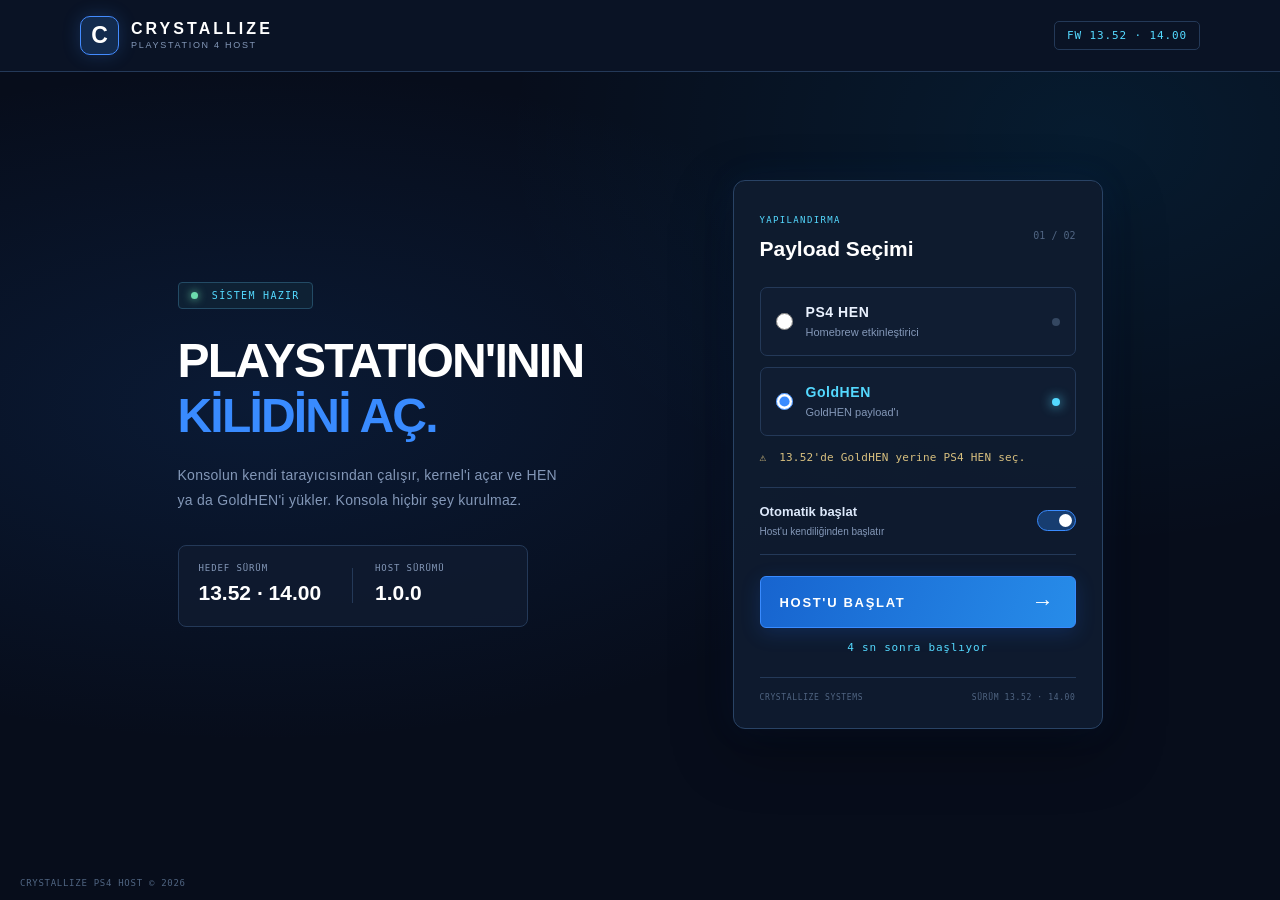
==== index.html @ 7ae679ec "Turkish UI, Crystallize theme, TV scaling Interface - new landing page (dark navy "premium" theme) a" ====
<!doctype html>
<html class="landing" lang="tr" manifest="cache.appcache">
<head>
  <meta charset="utf-8">
  <meta name="viewport" content="width=device-width,initial-scale=1">
  <meta name="theme-color" content="#070d1b">

  <title>CRYSTALLIZE | PS4 HOST</title>

  <link rel="stylesheet" href="style.css">
</head>

<body>

  <!-- Her koşu buradan başlar. jb.js'teki referrer kontrolü zinciri yalnızca
       bu sayfadan gelindiğinde kurar; böylece tarayıcı son oturumunu geri
       yüklediğinde exploit kendiliğinden çalışmaz. -->
  <header id="brand">
    <div class="brand-inner">
      <div class="brand-mark">C</div>
      <div class="brand-name">
        <b>CRYSTALLIZE</b>
        <span>PLAYSTATION 4 HOST</span>
      </div>
      <div class="brand-version">FW 13.52 &middot; 14.00</div>
    </div>
  </header>

  <main class="shell">

    <section class="hero">

      <div class="hero-label">
        <span class="status-dot"></span>
        SİSTEM HAZIR
      </div>

      <h1>
        PLAYSTATION'ININ<br>
        <span>KİLİDİNİ AÇ.</span>
      </h1>

      <p class="hero-description">
        Konsolun kendi tarayıcısından çalışır, kernel'i açar
        ve HEN ya da GoldHEN'i yükler. Konsola hiçbir şey kurulmaz.
      </p>

      <div class="firmware-card">
        <div class="firmware-info">
          <span class="info-label">HEDEF SÜRÜM</span>
          <strong>13.52 &middot; 14.00</strong>
        </div>

        <div class="firmware-divider"></div>

        <div class="firmware-info">
          <span class="info-label">HOST SÜRÜMÜ</span>
          <strong>1.0.0</strong>
        </div>
      </div>

    </section>

    <section class="panel">

      <div class="panel-heading">
        <div>
          <span class="section-label">YAPILANDIRMA</span>
          <h2>Payload Seçimi</h2>
        </div>

        <span class="panel-indicator">01 / 02</span>
      </div>

      <form class="pick" id="pick">

        <label class="opt">
          <input
            type="radio"
            name="payload"
            value="hen"
          >

          <span class="opt-content">
            <span class="opt-name">PS4 HEN</span>
            <span class="opt-description">Homebrew etkinleştirici</span>
          </span>

          <span class="opt-check"></span>
        </label>

        <label class="opt selected">
          <input
            type="radio"
            name="payload"
            value="goldhen"
            checked
          >

          <span class="opt-content">
            <span class="opt-name">GoldHEN</span>
            <span class="opt-description">GoldHEN payload'ı</span>
          </span>

          <span class="opt-check"></span>
        </label>

        <p class="hint">
          13.52'de GoldHEN yerine PS4 HEN seç.
        </p>

        <div class="auto-container">
          <label class="auto-label" for="auto">
            <span class="auto-text">
              <strong>Otomatik başlat</strong>
              <small>Host'u kendiliğinden başlatır</small>
            </span>

            <input
              type="checkbox"
              id="auto"
              checked
            >

            <span class="toggle"></span>
          </label>
        </div>

        <button class="btn" type="submit">
          <span>HOST'U BAŞLAT</span>
          <span class="btn-arrow">&rarr;</span>
        </button>

        <p class="count" id="count" aria-live="polite"></p>
        <p class="count" id="cache" aria-live="polite"></p>

      </form>

      <div class="panel-footer">
        <span>CRYSTALLIZE SYSTEMS</span>
        <span>SÜRÜM 13.52 &middot; 14.00</span>
      </div>

    </section>

  </main>

  <footer class="byline">
    CRYSTALLIZE PS4 HOST &copy; 2026
  </footer>

  <script src="launch.js"></script>

</body>
</html>
---- style.css ----
/* =========================================================
   CRYSTALLIZE PS4 HOST
   Premium Console Interface
   Target: PS4 Firmware 14.00

   Landing page: redesigned
   Run page: original styling preserved
   ========================================================= */

:root {
  --bg: #070d1b;
  --panel: #101b30;
  --panel-light: #142440;
  --line: #243958;

  --fg: #dce8fa;
  --bright: #ffffff;
  --dim: #8498b8;
  --faint: #506582;

  --blue: #398bff;
  --cyan: #54d9ff;

  --ok: #6cdbad;
  --bad: #d08a7f;
  --warn: #d8c07f;

  --sans: "Segoe UI", Arial, sans-serif;
  --mono: Consolas, "DejaVu Sans Mono", monospace;
}

* {
  box-sizing: border-box;
}

html,
body {
  margin: 0;
  padding: 0;
  min-height: 100%;
  background: var(--bg);
  color: var(--fg);
  font: 15px/1.45 var(--sans);
}

/* =========================================================
   SHARED HEADER
   ========================================================= */

#brand {
  padding: 16px 28px;
  border-bottom: 1px solid var(--line);
  background: #0a1325;
}

.brand-inner {
  display: flex;
  align-items: center;
  max-width: 1120px;
  margin: 0 auto;
}

.brand-mark {
  width: 39px;
  height: 39px;
  margin-right: 12px;
  border: 1px solid #438bff;
  border-radius: 10px;
  background: #132b4e;
  color: #ffffff;
  font-size: 23px;
  font-weight: 800;
  line-height: 37px;
  text-align: center;
  box-shadow: 0 0 18px rgba(57,139,255,0.22);
}

.brand-name {
  display: flex;
  flex-direction: column;
  line-height: 1.3;
}

.brand-name b {
  color: var(--bright);
  font-size: 16px;
  letter-spacing: 0.19em;
}

.brand-name span {
  color: var(--dim);
  font-size: 9px;
  letter-spacing: 0.19em;
}

.brand-version {
  margin-left: auto;
  padding: 7px 12px;
  border: 1px solid var(--line);
  border-radius: 5px;
  color: var(--cyan);
  font: 11px var(--mono);
  letter-spacing: 0.08em;
}

/* =========================================================
   LANDING PAGE
   All landing styles are scoped to html.landing
   ========================================================= */

html.landing {
  background: var(--bg);
}

html.landing body {
  min-height: 100vh;
  background:
    radial-gradient(
      ellipse at 20% 45%,
      rgba(25, 83, 164, 0.19),
      transparent 48%
    ),
    radial-gradient(
      ellipse at 85% 15%,
      rgba(0, 174, 255, 0.09),
      transparent 38%
    ),
    var(--bg);
}

html.landing .shell {
  display: flex;
  align-items: center;
  justify-content: center;
  flex-wrap: wrap;
  gap: 65px;
  max-width: 1120px;
  min-height: calc(100vh - 115px);
  margin: 0 auto;
  padding: 65px 30px 85px;
}

/* HERO */

.hero {
  flex: 1;
  min-width: 280px;
  max-width: 490px;
}

.hero-label {
  display: inline-block;
  margin-bottom: 25px;
  padding: 7px 12px;
  border: 1px solid #234b65;
  border-radius: 4px;
  background: #0e2134;
  color: var(--cyan);
  font: 10px var(--mono);
  letter-spacing: 0.13em;
}

.status-dot {
  display: inline-block;
  width: 7px;
  height: 7px;
  margin-right: 7px;
  border-radius: 50%;
  background: var(--ok);
  box-shadow: 0 0 9px var(--ok);
}

.hero h1 {
  margin: 0;
  color: #ffffff;
  font-size: 48px;
  font-weight: 800;
  line-height: 1.13;
  letter-spacing: -1.8px;
}

.hero h1 span {
  color: var(--blue);
}

.hero-description {
  max-width: 390px;
  margin: 20px 0 32px;
  color: var(--dim);
  font-size: 14px;
  line-height: 1.8;
  letter-spacing: 0.02em;
}

/* FIRMWARE INFORMATION */

.firmware-card {
  display: flex;
  align-items: center;
  max-width: 350px;
  padding: 17px 20px;
  border: 1px solid var(--line);
  border-radius: 8px;
  background: rgba(16, 27, 48, 0.85);
}

.firmware-info {
  display: flex;
  flex-direction: column;
  flex: 1;
}

.info-label {
  margin-bottom: 5px;
  color: var(--dim);
  font: 9px var(--mono);
  letter-spacing: 0.1em;
}

.firmware-info strong {
  color: #ffffff;
  font-size: 21px;
  font-weight: 700;
}

.firmware-divider {
  width: 1px;
  height: 35px;
  margin: 0 22px;
  background: var(--line);
}

/* =========================================================
   CONFIGURATION PANEL
   ========================================================= */

html.landing .panel {
  flex: 0 1 370px;
  width: 370px;
  max-width: 100%;
  padding: 26px;
  border: 1px solid #294365;
  border-radius: 12px;
  background: rgba(15, 27, 47, 0.97);
  box-shadow:
    0 20px 60px rgba(0, 0, 0, 0.35),
    0 0 35px rgba(37, 117, 255, 0.08);
}

.panel-heading {
  display: flex;
  align-items: center;
  justify-content: space-between;
  margin-bottom: 23px;
}

.section-label {
  color: var(--cyan);
  font: 9px var(--mono);
  letter-spacing: 0.15em;
}

.panel-heading h2 {
  margin: 5px 0 0;
  color: #ffffff;
  font-size: 21px;
  font-weight: 700;
}

.panel-indicator {
  color: var(--faint);
  font: 10px var(--mono);
}

/* PAYLOAD OPTIONS */

.pick {
  margin: 0;
}

.opt {
  display: flex;
  align-items: center;
  position: relative;
  min-height: 69px;
  margin-bottom: 11px;
  padding: 13px 15px;
  border: 1px solid var(--line);
  border-radius: 7px;
  background: #101d32;
  cursor: pointer;
  transition: border-color 0.2s, background 0.2s;
}

.opt:hover,
.opt:focus-within {
  border-color: var(--blue);
  background: #142746;
}

.opt input {
  width: 17px;
  height: 17px;
  margin: 0 13px 0 0;
  accent-color: var(--blue);
}

.opt-content {
  display: flex;
  flex-direction: column;
  flex: 1;
}

.opt-name {
  color: #eaf2ff;
  font-size: 14px;
  font-weight: 700;
  letter-spacing: 0.04em;
}

.opt-description {
  margin-top: 3px;
  color: var(--dim);
  font-size: 11px;
}

.opt-check {
  width: 8px;
  height: 8px;
  border-radius: 50%;
  background: #344761;
}

.opt input:checked ~ .opt-check {
  background: var(--cyan);
  box-shadow: 0 0 12px var(--cyan);
}

.opt input:checked ~ .opt-content .opt-name {
  color: var(--cyan);
}

/* AUTOSTART */

.auto-container {
  margin-top: 20px;
  margin-bottom: 21px;
  padding: 15px 0;
  border-top: 1px solid var(--line);
  border-bottom: 1px solid var(--line);
}

.auto-label {
  display: flex;
  align-items: center;
  position: relative;
  cursor: pointer;
}

.auto-text {
  display: flex;
  flex-direction: column;
  flex: 1;
}

.auto-text strong {
  color: #dce8fa;
  font-size: 13px;
}

.auto-text small {
  margin-top: 3px;
  color: var(--dim);
  font-size: 10px;
}

.auto-label input {
  position: absolute;
  opacity: 0;
}

.toggle {
  position: relative;
  width: 39px;
  height: 21px;
  border: 1px solid #40516b;
  border-radius: 20px;
  background: #24344c;
}

.toggle:after {
  content: "";
  position: absolute;
  top: 3px;
  left: 3px;
  width: 13px;
  height: 13px;
  border-radius: 50%;
  background: #9aa9bd;
  transition: left 0.2s, background 0.2s;
}

.auto-label input:checked + .toggle {
  border-color: var(--blue);
  background: #173d70;
}

.auto-label input:checked + .toggle:after {
  left: 21px;
  background: #ffffff;
}

/* START BUTTON */

.btn {
  display: flex;
  align-items: center;
  justify-content: space-between;
  width: 100%;
  min-height: 52px;
  padding: 0 19px;
  border: 1px solid #398bff;
  border-radius: 6px;
  background: linear-gradient(110deg, #1764cf, #278ce9);
  color: #ffffff;
  font: 700 13px var(--sans);
  letter-spacing: 0.13em;
  cursor: pointer;
  box-shadow: 0 5px 20px rgba(36, 119, 255, 0.18);
}

.btn:hover,
.btn:focus {
  border-color: #8adfff;
  outline: none;
  background: linear-gradient(110deg, #2478e5, #36a8f4);
}

.btn-arrow {
  font-size: 22px;
  line-height: 1;
}

/* COUNTDOWN */

.count {
  min-height: 17px;
  margin: 12px 0 0;
  color: var(--cyan);
  text-align: center;
  font: 11px/1.4 var(--mono);
  letter-spacing: 0.07em;
}

/* İkinci satır: önbellek durumu. Geri sayımın altında, daha sönük. */
#cache {
  min-height: 0;
  margin-top: 4px;
  color: var(--dim);
}

/* Uyarı notu: 13.52'de GoldHEN yerine HEN. */
.hint {
  margin: 14px 0 0;
  color: var(--warn);
  font: 11px/1.5 var(--mono);
  letter-spacing: 0.02em;
}

.hint::before {
  content: "\26a0";
  margin-right: 6px;
}

/* PANEL FOOTER */

.panel-footer {
  display: flex;
  justify-content: space-between;
  margin-top: 20px;
  padding-top: 15px;
  border-top: 1px solid var(--line);
  color: var(--faint);
  font: 8px var(--mono);
  letter-spacing: 0.08em;
}

/* PAGE FOOTER */

html.landing .byline {
  position: fixed;
  bottom: 12px;
  left: 20px;
  z-index: 9;
  margin: 0;
  color: var(--faint);
  font: 9px var(--mono);
  letter-spacing: 0.08em;
}

/* =========================================================
   RUN PAGE
   Original execution page styling preserved.
   ========================================================= */

html.run {
  --bg: #0b0d10;
  --panel: #0e1116;
  --sunk: #11151b;
  --line: #1e2732;

  --fg: #c8ced8;
  --bright: #e6ebf2;
  --dim: #7c8798;
  --faint: #4d5765;

  --ok: #7fd0a0;
  --bad: #d08a7f;
  --warn: #d8c07f;
}

html.run #brand {
  background: #0e1116;
  border-bottom: 1px solid #1e2732;
}

html.run #brand {
  padding: 8px 10px;
  text-align: center;
}

html.run #brand b {
  color: var(--bright);
  font-size: 15px;
  font-weight: 700;
  letter-spacing: 0.14em;
}

html.run .byline {
  position: fixed;
  bottom: 9px;
  left: 11px;
  z-index: 9;
  margin: 0;
  color: var(--faint);
  font: 11px/1 var(--mono);
  letter-spacing: 0.06em;
}

/* SPINNER */

#spin {
  position: fixed;
  top: calc(50% + 20px);
  left: 50%;
  width: 46px;
  height: 46px;
  margin: -23px 0 0 -23px;
  border: 4px solid var(--line);
  border-top-color: var(--ok);
  border-radius: 50%;
  animation: spin 0.9s linear infinite;
}

@keyframes spin {
  to {
    transform: rotate(360deg);
  }
}

#msg {
  position: fixed;
  top: 50%;
  left: 0;
  right: 0;
  transform: translateY(-50%);
  display: none;
  text-align: center;
  font-size: 16px;
  letter-spacing: 0.5px;
}

#wrap {
  padding: 0;
}

#state,
#out {
  display: none;
}

body.done #spin,
body.fail #spin {
  display: none;
}

body.fail #msg {
  display: block;
}

body.done #msg {
  display: block;
  color: var(--ok);
  font-weight: 700;
  letter-spacing: 2px;
}

/* LOG PAGE */

body.log {
  display: flex;
  flex-direction: column;
  height: 100vh;
}

body.log #spin,
body.log #msg {
  display: none;
}

body.log #wrap {
  display: flex;
  flex-direction: column;
  flex: 1;
  min-height: 0;
  padding: 14px 18px 30px;
}

body.log #state {
  display: block;
  margin: 0 0 8px;
  font-size: 22px;
  font-weight: 700;
}

body.log #out {
  display: block;
  flex: 1;
  min-height: 0;
  overflow-y: auto;
  padding: 10px 12px;
  border: 1px solid var(--line);
  border-radius: 5px;
  background: var(--panel);
  font: 12px/1.45 var(--mono);
  white-space: pre-wrap;
}

/* MEMORY READOUT */

#ramBox {
  overflow: hidden;
  padding: 5px 10px;
  border-bottom: 1px solid var(--line);
  background: var(--panel);
  color: var(--ok);
  font: 11px/1.4 var(--mono);
  text-overflow: ellipsis;
  white-space: nowrap;
}

/* RETRY NOTICE */

.notice {
  margin: 1em 0;
  padding: 0.7em 1em;
  border: 2px solid #e66;
  background: #2a1414;
  color: #f99;
  font: 700 20px/1.4 var(--sans);
}

.ok {
  color: var(--ok);
}

.bad {
  color: var(--bad);
}

.warn {
  color: var(--warn);
}

code {
  color: #9fb3d0;
}

/* =========================================================
   SMALL SCREEN
   ========================================================= */

@media screen and (max-width: 760px) {

  html.landing .shell {
    flex-direction: column;
    align-items: stretch;
    gap: 35px;
    padding: 45px 20px 65px;
  }

  .hero {
    max-width: 100%;
  }

  .hero h1 {
    font-size: 37px;
  }

  html.landing .panel {
    width: 100%;
    flex-basis: auto;
  }

}

@media screen and (max-width: 420px) {

  #brand {
    padding: 12px 15px;
  }

  .brand-name b {
    font-size: 13px;
  }

  .brand-version {
    padding: 6px 8px;
    font-size: 9px;
  }

  html.landing .shell {
    padding: 35px 15px 65px;
  }

  .hero h1 {
    font-size: 32px;
  }

  html.landing .panel {
    padding: 19px;
  }

}
/* TELEVİZYON: 1080p ve üstü.
 *
 * PS4 tarayıcısı televizyonda ~1920 px genişlik raporlar. Tema 1120 px'lik
 * bir masaüstü tuvaline göre çizildiği için o ekranda her şey uzaktan
 * okunamayacak kadar küçük kalıyor; bu blok yalnızca geniş ekranlarda
 * ölçeği büyütür, dar ekranlara dokunmaz. */
@media screen and (min-width: 1500px) {

  html.landing .shell {
    max-width: 1400px;
    gap: 95px;
  }

  .hero {
    max-width: 620px;
  }

  .hero h1 {
    font-size: 60px;
    letter-spacing: -2.2px;
  }

  .hero-description {
    max-width: 500px;
    font-size: 17px;
  }

  .hero-label {
    padding: 8px 14px;
    font-size: 11px;
  }

  html.landing .panel {
    flex-basis: 430px;
    width: 430px;
    padding: 30px;
  }

  .opt-name {
    font-size: 16px;
  }

  .opt-description {
    font-size: 12px;
  }

  .btn {
    min-height: 58px;
    font-size: 14px;
  }

  .auto-text strong {
    font-size: 15px;
  }

  .hint,
  .count {
    font-size: 12px;
  }

  .firmware-card {
    max-width: 410px;
  }

  .firmware-info strong {
    font-size: 21px;
    white-space: nowrap;
  }
}
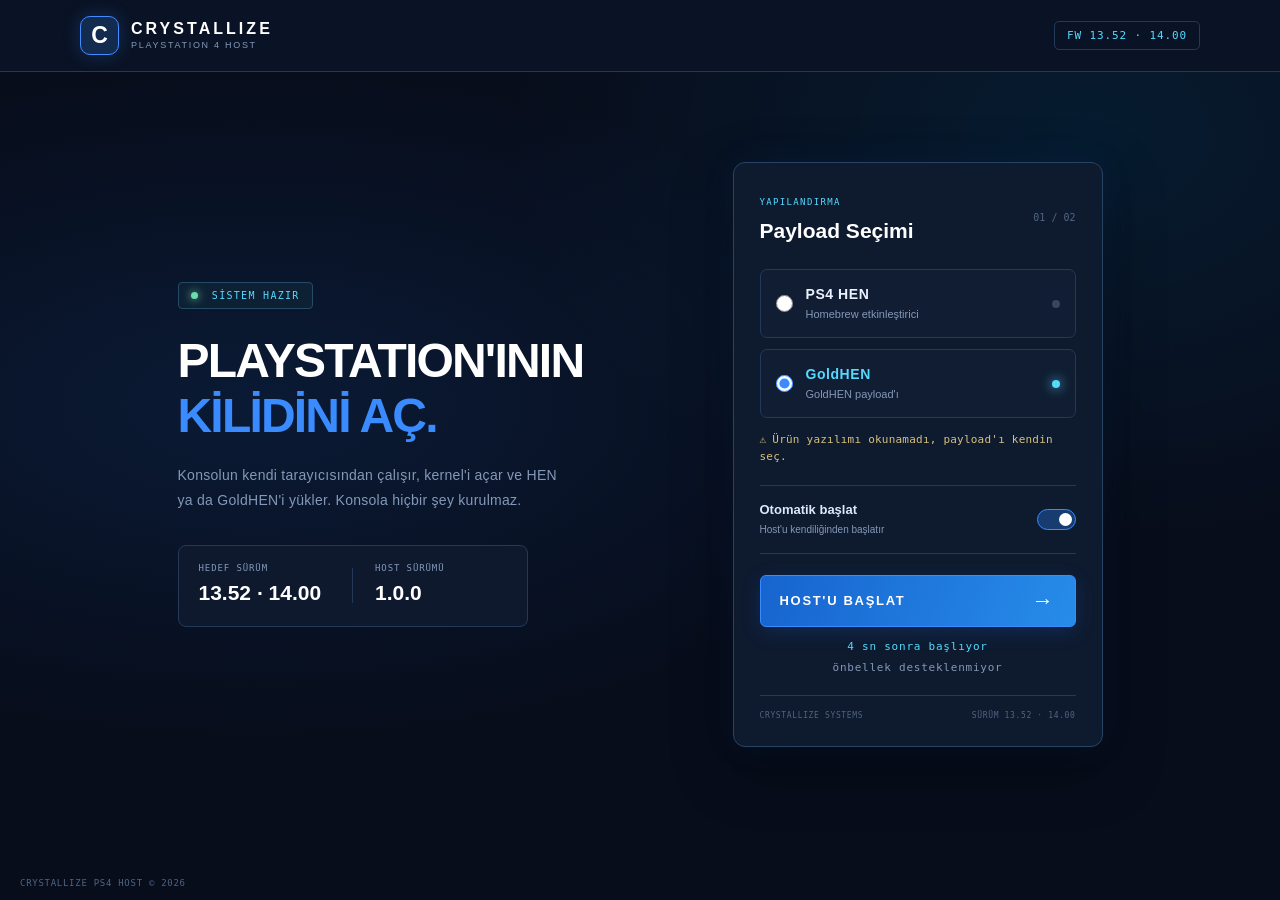
==== commit 17a704e5: "Read the firmware from the UA and act on it The landing page told everyone 'on 13.52 pick PS4 HEN' a" ====
--- a/index.html
+++ b/index.html
@@ -105,7 +105,7 @@
           <span class="opt-check"></span>
         </label>
 
-        <p class="hint">
+        <p class="hint" id="hint">
           13.52'de GoldHEN yerine PS4 HEN seç.
         </p>
 
--- a/style.css
+++ b/style.css
@@ -472,6 +472,25 @@
   margin-right: 6px;
 }
 
+/* Ürün yazılımı satırı: algılanan sürüm ya da uyarı. */
+.hint.ok {
+  color: var(--ok);
+}
+
+.hint.ok::before {
+  content: "\2713";
+}
+
+.hint.bad {
+  color: var(--bad);
+}
+
+.btn[disabled] {
+  opacity: 0.45;
+  cursor: not-allowed;
+  pointer-events: none;
+}
+
 /* PANEL FOOTER */
 
 .panel-footer {
